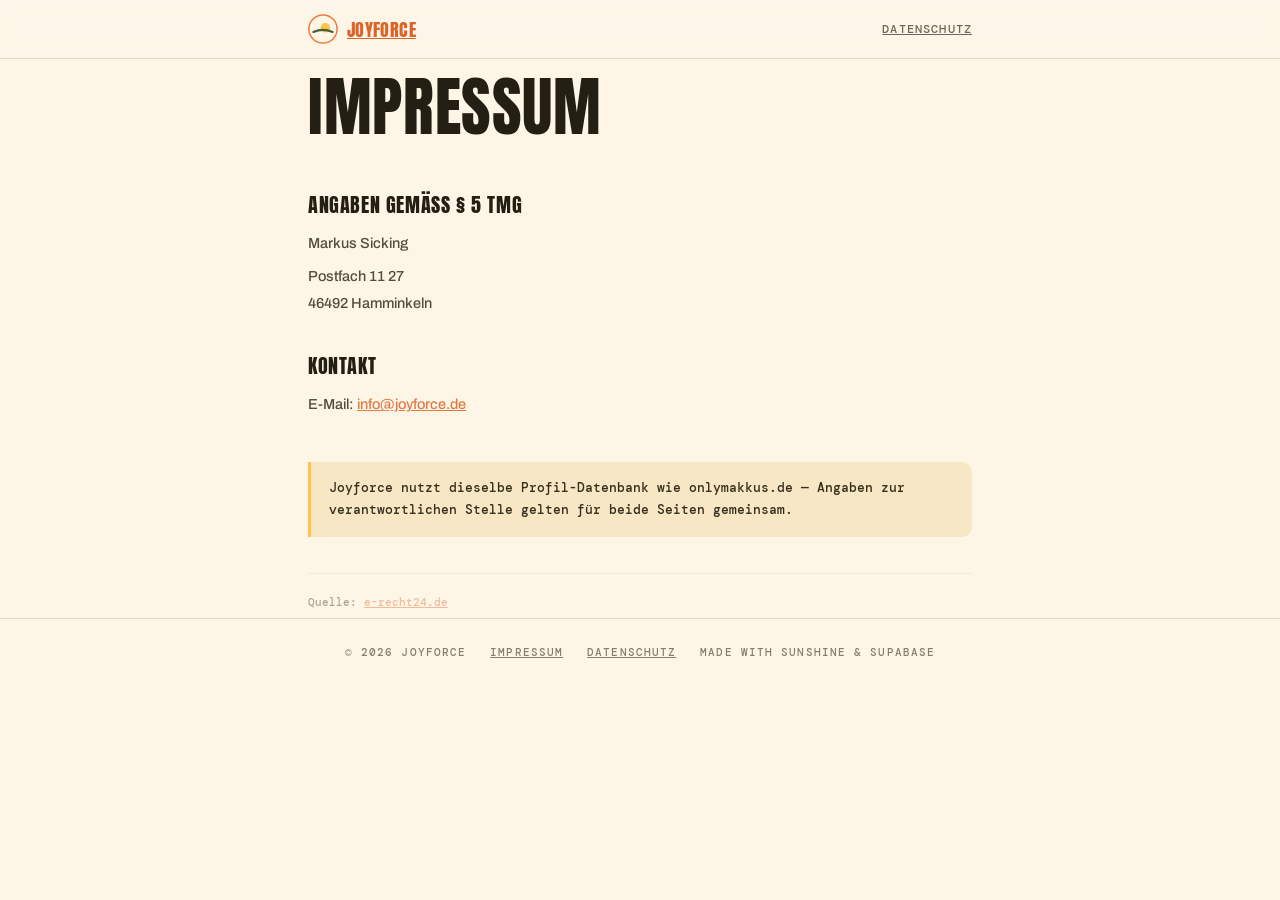
==== impressum.html @ 1e13b08e "Add files via upload" ====
<!DOCTYPE html>
<html lang="de">
<head>
<meta charset="UTF-8">
<meta name="viewport" content="width=device-width, initial-scale=1.0">
<title>Impressum — Joyforce</title>
<link rel="preconnect" href="https://fonts.googleapis.com">
<link rel="preconnect" href="https://fonts.gstatic.com" crossorigin>
<link href="https://fonts.googleapis.com/css2?family=Anton&family=Archivo:ital,wght@0,500;0,600;0,700;0,800;1,600&family=DM+Mono:ital,wght@0,400;0,500;1,400&display=swap" rel="stylesheet">
<style>
  :root{
    --cream:#FDF6E7; --sand:#F7E7C4; --ink:#362F1E; --ink-deep:#241F13;
    --olive:#6F9459; --olive-deep:#43623A; --terracotta:#F2793D; --coral-deep:#DD6428;
    --sun:#FFC24D; --sky:#5FC9DA; --line: rgba(54,47,30,.15);
    --font-display:'Anton', sans-serif; --font-body:'Archivo', sans-serif; --font-mono:'DM Mono', monospace;
  }
  *{box-sizing:border-box;}
  body{margin:0;background:var(--cream);color:var(--ink);font-family:var(--font-body);font-weight:500;-webkit-font-smoothing:antialiased;}
  a{color:var(--coral-deep);}
  .wrap{max-width:720px;margin:0 auto;padding:0 28px;}
  h1,h2{font-family:var(--font-display);font-weight:400;text-transform:uppercase;letter-spacing:.01em;margin:0;color:var(--ink-deep);}

  header{position:sticky;top:0;z-index:50;background:rgba(253,246,231,.9);backdrop-filter:blur(10px);border-bottom:1px solid var(--line);}
  nav.wrap{display:flex;align-items:center;justify-content:space-between;padding:14px 28px;}
  .brand{display:flex;align-items:center;gap:9px;}
  .brand svg{width:30px;height:30px;}
  .brand span{font-family:var(--font-display);font-size:18px;letter-spacing:.02em;color:var(--coral-deep);}
  .nav-link{font-family:var(--font-mono);font-size:11.5px;letter-spacing:.1em;text-transform:uppercase;color:var(--ink);opacity:.72;}
  .nav-link:hover{opacity:1;color:var(--coral-deep);}

  main{padding:56px 0 80px;}
  h1{font-size:clamp(42px,7vw,64px);margin-bottom:28px;}
  h2{font-size:20px;letter-spacing:.03em;margin:34px 0 10px;}
  p{font-size:14.5px;line-height:1.85;color:var(--ink);opacity:.85;margin:0 0 6px;}
  .block{margin-bottom:6px;}
  .note{margin-top:44px;padding:16px 18px;border-left:3px solid var(--sun);background:var(--sand);border-radius:0 10px 10px 0;font-family:var(--font-mono);font-size:12.5px;line-height:1.7;color:var(--ink);}
  .source{margin-top:36px;padding-top:18px;border-top:1px solid var(--line);font-family:var(--font-mono);font-size:11px;color:var(--ink);opacity:.4;}

  footer{border-top:1px solid var(--line);padding:26px 0;text-align:center;}
  footer .wrap{display:flex;justify-content:center;gap:24px;flex-wrap:wrap;font-family:var(--font-mono);font-size:11px;letter-spacing:.1em;text-transform:uppercase;color:var(--ink);opacity:.6;}
  footer a{color:inherit;}
  footer a:hover{color:var(--coral-deep);opacity:1;}
</style>
</head>
<body>

<header>
  <nav class="wrap">
    <a class="brand" href="index.html">
      <svg viewBox="0 0 100 100" fill="none">
        <circle cx="50" cy="50" r="47" fill="#FDF6E7" stroke="#F2793D" stroke-width="5"/>
        <circle cx="58" cy="46" r="16" fill="#FFC24D"/>
        <path d="M18 60 Q50 46 82 60" stroke="#43623A" stroke-width="7" fill="none" stroke-linecap="round"/>
      </svg>
      <span>JOYFORCE</span>
    </a>
    <a class="nav-link" href="datenschutz.html">Datenschutz</a>
  </nav>
</header>

<main class="wrap">
  <h1>Impressum</h1>

  <h2>Angaben gemäß § 5 TMG</h2>
  <p class="block">Markus Sicking</p>
  <p class="block">Postfach 11 27<br>46492 Hamminkeln</p>

  <h2>Kontakt</h2>
  <p class="block">E-Mail: <a href="mailto:info@joyforce.de">info@joyforce.de</a></p>

  <div class="note">Joyforce nutzt dieselbe Profil-Datenbank wie onlymakkus.de — Angaben zur verantwortlichen Stelle gelten für beide Seiten gemeinsam.</div>

  <p class="source">Quelle: <a href="https://www.e-recht24.de" target="_blank" rel="noopener">e-recht24.de</a></p>
</main>

<footer>
  <div class="wrap">
    <span>© 2026 Joyforce</span>
    <a href="impressum.html">Impressum</a>
    <a href="datenschutz.html">Datenschutz</a>
    <span>made with sunshine &amp; supabase</span>
  </div>
</footer>

</body>
</html>
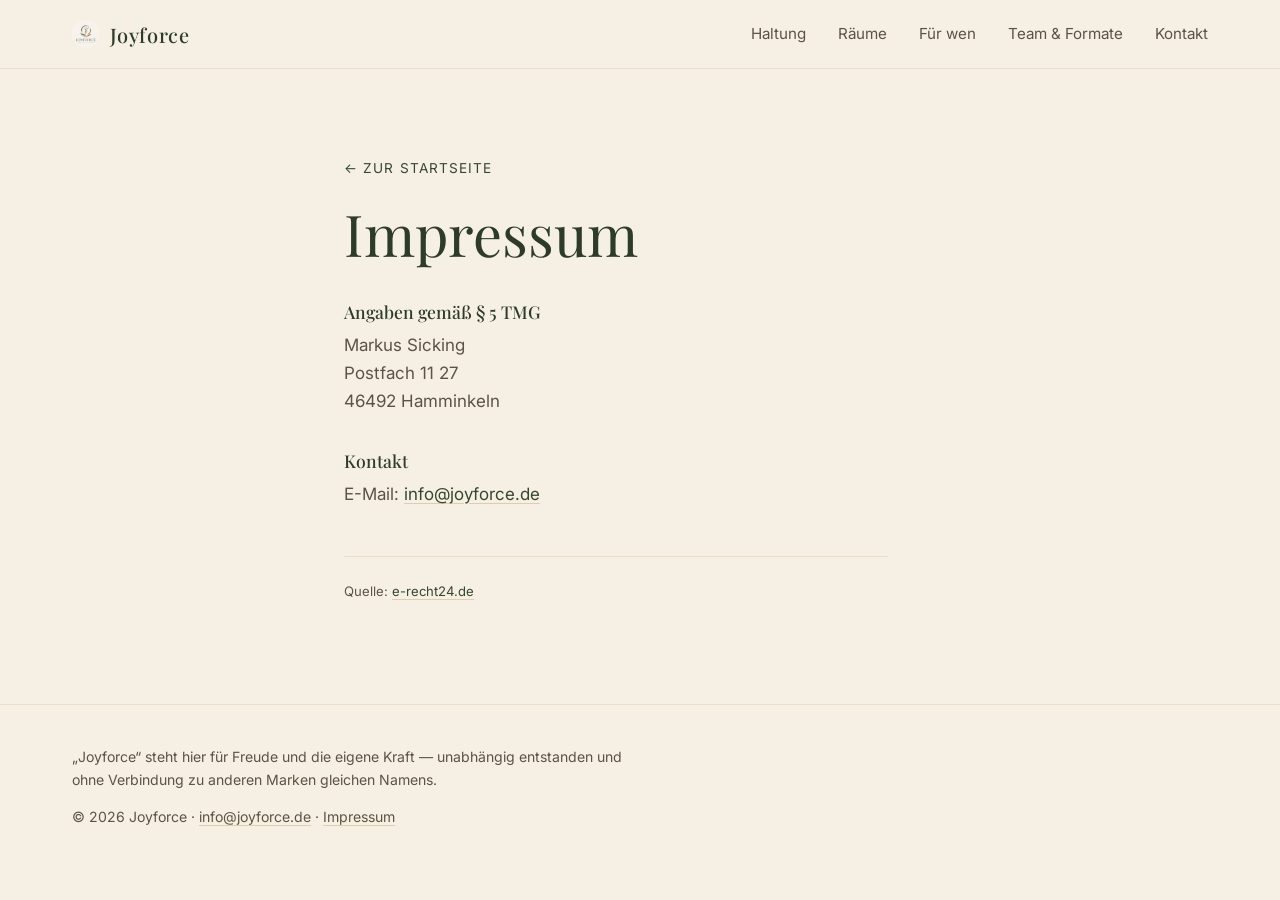
==== commit 890d537b: "Impressum-Seite ergänzen Inhalt aus onlymakkus.de übernommen (Kontakt-Mail auf joyforce.de angepasst" ====
--- a/impressum.html
+++ b/impressum.html
@@ -2,85 +2,71 @@
 <html lang="de">
 <head>
 <meta charset="UTF-8">
-<meta name="viewport" content="width=device-width, initial-scale=1.0">
+<meta name="viewport" content="width=device-width, initial-scale=1">
 <title>Impressum — Joyforce</title>
+<meta name="robots" content="noindex">
+<meta name="theme-color" content="#F5EFE3">
+<link rel="icon" href="assets/logo.png">
 <link rel="preconnect" href="https://fonts.googleapis.com">
 <link rel="preconnect" href="https://fonts.gstatic.com" crossorigin>
-<link href="https://fonts.googleapis.com/css2?family=Anton&family=Archivo:ital,wght@0,500;0,600;0,700;0,800;1,600&family=DM+Mono:ital,wght@0,400;0,500;1,400&display=swap" rel="stylesheet">
-<style>
-  :root{
-    --cream:#FDF6E7; --sand:#F7E7C4; --ink:#362F1E; --ink-deep:#241F13;
-    --olive:#6F9459; --olive-deep:#43623A; --terracotta:#F2793D; --coral-deep:#DD6428;
-    --sun:#FFC24D; --sky:#5FC9DA; --line: rgba(54,47,30,.15);
-    --font-display:'Anton', sans-serif; --font-body:'Archivo', sans-serif; --font-mono:'DM Mono', monospace;
-  }
-  *{box-sizing:border-box;}
-  body{margin:0;background:var(--cream);color:var(--ink);font-family:var(--font-body);font-weight:500;-webkit-font-smoothing:antialiased;}
-  a{color:var(--coral-deep);}
-  .wrap{max-width:720px;margin:0 auto;padding:0 28px;}
-  h1,h2{font-family:var(--font-display);font-weight:400;text-transform:uppercase;letter-spacing:.01em;margin:0;color:var(--ink-deep);}
-
-  header{position:sticky;top:0;z-index:50;background:rgba(253,246,231,.9);backdrop-filter:blur(10px);border-bottom:1px solid var(--line);}
-  nav.wrap{display:flex;align-items:center;justify-content:space-between;padding:14px 28px;}
-  .brand{display:flex;align-items:center;gap:9px;}
-  .brand svg{width:30px;height:30px;}
-  .brand span{font-family:var(--font-display);font-size:18px;letter-spacing:.02em;color:var(--coral-deep);}
-  .nav-link{font-family:var(--font-mono);font-size:11.5px;letter-spacing:.1em;text-transform:uppercase;color:var(--ink);opacity:.72;}
-  .nav-link:hover{opacity:1;color:var(--coral-deep);}
-
-  main{padding:56px 0 80px;}
-  h1{font-size:clamp(42px,7vw,64px);margin-bottom:28px;}
-  h2{font-size:20px;letter-spacing:.03em;margin:34px 0 10px;}
-  p{font-size:14.5px;line-height:1.85;color:var(--ink);opacity:.85;margin:0 0 6px;}
-  .block{margin-bottom:6px;}
-  .note{margin-top:44px;padding:16px 18px;border-left:3px solid var(--sun);background:var(--sand);border-radius:0 10px 10px 0;font-family:var(--font-mono);font-size:12.5px;line-height:1.7;color:var(--ink);}
-  .source{margin-top:36px;padding-top:18px;border-top:1px solid var(--line);font-family:var(--font-mono);font-size:11px;color:var(--ink);opacity:.4;}
-
-  footer{border-top:1px solid var(--line);padding:26px 0;text-align:center;}
-  footer .wrap{display:flex;justify-content:center;gap:24px;flex-wrap:wrap;font-family:var(--font-mono);font-size:11px;letter-spacing:.1em;text-transform:uppercase;color:var(--ink);opacity:.6;}
-  footer a{color:inherit;}
-  footer a:hover{color:var(--coral-deep);opacity:1;}
-</style>
+<link href="https://fonts.googleapis.com/css2?family=Playfair+Display:ital,wght@0,400;0,500;1,400&family=Cormorant+Garamond:ital,wght@0,400;1,400&family=Inter:wght@400;500;600&display=swap" rel="stylesheet">
+<link rel="stylesheet" href="css/style.css">
 </head>
 <body>
 
-<header>
-  <nav class="wrap">
-    <a class="brand" href="index.html">
-      <svg viewBox="0 0 100 100" fill="none">
-        <circle cx="50" cy="50" r="47" fill="#FDF6E7" stroke="#F2793D" stroke-width="5"/>
-        <circle cx="58" cy="46" r="16" fill="#FFC24D"/>
-        <path d="M18 60 Q50 46 82 60" stroke="#43623A" stroke-width="7" fill="none" stroke-linecap="round"/>
-      </svg>
-      <span>JOYFORCE</span>
+<a class="skip-link" href="#main">Zum Inhalt springen</a>
+
+<header class="site-header">
+  <div class="wrap header-row">
+    <a class="wordmark" href="index.html">
+      <img class="wordmark-logo" src="assets/logo.png" alt="" width="40" height="40">
+      <span>Joyforce</span>
     </a>
-    <a class="nav-link" href="datenschutz.html">Datenschutz</a>
-  </nav>
+    <button class="nav-toggle" id="navToggle" aria-expanded="false" aria-controls="primaryNav">
+      <span class="nav-toggle-label">Menü</span>
+      <span class="nav-toggle-icon" aria-hidden="true"></span>
+    </button>
+    <nav class="primary-nav" id="primaryNav" aria-label="Hauptnavigation">
+      <a href="index.html#haltung">Haltung</a>
+      <a href="index.html#raeume">Räume</a>
+      <a href="index.html#fuer-wen">Für wen</a>
+      <a href="index.html#team">Team &amp; Formate</a>
+      <a href="index.html#kontakt">Kontakt</a>
+    </nav>
+  </div>
 </header>
 
-<main class="wrap">
-  <h1>Impressum</h1>
+<main id="main">
+  <section class="section legal">
+    <div class="wrap wrap--narrow">
+      <p class="eyebrow"><a class="back-link" href="index.html">← Zur Startseite</a></p>
+      <h1>Impressum</h1>
 
-  <h2>Angaben gemäß § 5 TMG</h2>
-  <p class="block">Markus Sicking</p>
-  <p class="block">Postfach 11 27<br>46492 Hamminkeln</p>
+      <h2>Angaben gemäß § 5 TMG</h2>
+      <p>
+        Markus Sicking<br>
+        Postfach 11 27<br>
+        46492 Hamminkeln
+      </p>
 
-  <h2>Kontakt</h2>
-  <p class="block">E-Mail: <a href="mailto:info@joyforce.de">info@joyforce.de</a></p>
+      <h2>Kontakt</h2>
+      <p>E-Mail: <a href="mailto:info@joyforce.de">info@joyforce.de</a></p>
 
-  <div class="note">Joyforce nutzt dieselbe Profil-Datenbank wie onlymakkus.de — Angaben zur verantwortlichen Stelle gelten für beide Seiten gemeinsam.</div>
-
-  <p class="source">Quelle: <a href="https://www.e-recht24.de" target="_blank" rel="noopener">e-recht24.de</a></p>
+      <p class="legal-source">Quelle: <a href="https://www.e-recht24.de" target="_blank" rel="noopener">e-recht24.de</a></p>
+    </div>
+  </section>
 </main>
 
-<footer>
-  <div class="wrap">
-    <span>© 2026 Joyforce</span>
-    <a href="impressum.html">Impressum</a>
-    <a href="datenschutz.html">Datenschutz</a>
-    <span>made with sunshine &amp; supabase</span>
+<footer class="site-footer">
+  <div class="wrap footer-row">
+    <p>
+      „Joyforce“ steht hier für Freude und die eigene Kraft — unabhängig
+      entstanden und ohne Verbindung zu anderen Marken gleichen Namens.
+    </p>
+    <p class="footer-meta">© <span id="year">2026</span> Joyforce · <a href="mailto:info@joyforce.de">info@joyforce.de</a> · <a href="impressum.html">Impressum</a></p>
   </div>
 </footer>
 
+<script src="js/main.js"></script>
 </body>
 </html>
--- a/css/style.css
+++ b/css/style.css
@@ -0,0 +1,559 @@
+/* ------------------------------------------------------------------
+   Joyforce — Grundhaltung in CSS: ruhig, unaufdringlich, kein Vergleich.
+   Naturmaterialien als Farbwerte statt Fotos. Kein SaaS-Karten-Raster,
+   keine Rankings, keine Dringlichkeit.
+------------------------------------------------------------------- */
+
+:root {
+  color-scheme: light;
+
+  /* Oberflächen — warmes Creme, an Logo & Banner angelehnt */
+  --paper:      #F6F0E4;
+  --paper-2:    #EFE6D3;
+  --stone:      #E8DCC5;
+  --stone-2:    #E0D2B8;
+  --linen:      #F1E9D9;
+
+  /* Text */
+  --ink:        #2E3B28;
+  --ink-soft:   #5C5345;
+  --ink-faint:  #8680754D;
+
+  /* Linien */
+  --line:       #DCCFAF;
+  --line-soft:  #DCCFAF80;
+
+  /* Akzente — aus dem Logo: Moos, Terrakotta, Gold, Taupe */
+  --moss:       #4B5D42;
+  --moss-deep:  #37472E;
+  --moss-tint:  #4B5D4214;
+  --terracotta: #B5623B;
+  --terracotta-tint: #B5623B14;
+  --gold:       #CE9F49;
+  --gold-tint:  #CE9F4918;
+  --taupe:      #A08F76;
+
+  --radius: 2px;
+  --ease-out: cubic-bezier(0.23, 1, 0.32, 1);
+  --content-max: 76rem;
+}
+
+* { box-sizing: border-box; }
+
+html {
+  scroll-behavior: smooth;
+}
+
+@media (prefers-reduced-motion: reduce) {
+  html { scroll-behavior: auto; }
+}
+
+body {
+  margin: 0;
+  background: var(--paper);
+  color: var(--ink);
+  font-family: "Inter", -apple-system, BlinkMacSystemFont, "Segoe UI", sans-serif;
+  font-size: 1.0625rem;
+  line-height: 1.65;
+  -webkit-font-smoothing: antialiased;
+  text-rendering: optimizeLegibility;
+}
+
+h1, h2, h3 {
+  font-family: "Playfair Display", Georgia, "Times New Roman", serif;
+  font-weight: 500;
+  color: var(--ink);
+  line-height: 1.15;
+  margin: 0 0 0.5em;
+}
+
+h1 { font-size: clamp(2.2rem, 5vw + 1rem, 3.6rem); font-weight: 400; }
+h2 { font-size: clamp(1.7rem, 2.6vw + 1rem, 2.4rem); }
+h3 { font-size: 1.2rem; font-weight: 500; }
+
+p { margin: 0 0 1em; color: var(--ink-soft); }
+
+a {
+  color: var(--moss-deep);
+  text-decoration-color: var(--line);
+  text-underline-offset: 0.2em;
+}
+
+a:hover { text-decoration-color: currentColor; }
+
+a:focus-visible,
+button:focus-visible {
+  outline: 2px solid var(--moss-deep);
+  outline-offset: 3px;
+}
+
+.skip-link {
+  position: absolute;
+  left: 1rem;
+  top: -3rem;
+  background: var(--ink);
+  color: var(--paper);
+  padding: 0.6em 1em;
+  border-radius: var(--radius);
+  transition: top 160ms var(--ease-out);
+  z-index: 100;
+}
+.skip-link:focus { top: 1rem; }
+
+.wrap {
+  max-width: var(--content-max);
+  margin-inline: auto;
+  padding-inline: 1.5rem;
+}
+.wrap--narrow { max-width: 42rem; }
+
+@media (min-width: 640px) {
+  .wrap { padding-inline: 2.5rem; }
+}
+
+/* ---------------- Header ---------------- */
+
+.site-header {
+  position: sticky;
+  top: 0;
+  z-index: 20;
+  background: color-mix(in srgb, var(--paper) 92%, transparent);
+  backdrop-filter: blur(6px);
+  border-bottom: 1px solid var(--line-soft);
+}
+
+.header-row {
+  display: flex;
+  align-items: center;
+  justify-content: space-between;
+  padding-block: 1.1rem;
+}
+
+.wordmark {
+  display: inline-flex;
+  align-items: center;
+  gap: 0.6rem;
+  font-family: "Playfair Display", serif;
+  font-size: 1.25rem;
+  font-weight: 500;
+  color: var(--ink);
+  text-decoration: none;
+  letter-spacing: 0.03em;
+}
+
+.wordmark-logo {
+  width: 28px;
+  height: 28px;
+  object-fit: contain;
+  border-radius: 50%;
+}
+
+.nav-toggle {
+  display: inline-flex;
+  align-items: center;
+  gap: 0.6em;
+  background: none;
+  border: 1px solid var(--line);
+  border-radius: var(--radius);
+  padding: 0.5em 0.9em;
+  color: var(--ink);
+  font: inherit;
+  font-size: 0.9rem;
+  cursor: pointer;
+}
+
+.nav-toggle-icon {
+  width: 16px;
+  height: 11px;
+  position: relative;
+  display: inline-block;
+}
+.nav-toggle-icon::before,
+.nav-toggle-icon::after {
+  content: "";
+  position: absolute;
+  left: 0;
+  right: 0;
+  height: 1px;
+  background: currentColor;
+  transition: transform 200ms var(--ease-out), opacity 200ms var(--ease-out);
+}
+.nav-toggle-icon::before { top: 0; }
+.nav-toggle-icon::after { bottom: 0; }
+.nav-toggle-icon { border-top: none; }
+.nav-toggle-icon::before, .nav-toggle-icon::after {}
+.nav-toggle[aria-expanded="true"] .nav-toggle-icon::before {
+  transform: translateY(5px) rotate(45deg);
+}
+.nav-toggle[aria-expanded="true"] .nav-toggle-icon::after {
+  transform: translateY(-5px) rotate(-45deg);
+}
+
+.primary-nav {
+  display: none;
+  flex-direction: column;
+  gap: 0.25rem;
+  position: absolute;
+  left: 0;
+  right: 0;
+  top: 100%;
+  background: var(--paper);
+  border-bottom: 1px solid var(--line-soft);
+  padding: 0.5rem 1.5rem 1.25rem;
+}
+.primary-nav.is-open { display: flex; }
+
+.primary-nav a {
+  text-decoration: none;
+  color: var(--ink-soft);
+  padding: 0.65em 0;
+  border-bottom: 1px solid var(--line-soft);
+  font-size: 0.98rem;
+}
+.primary-nav a:last-child { border-bottom: none; }
+.primary-nav a:hover,
+.primary-nav a:focus-visible { color: var(--moss-deep); }
+
+@media (min-width: 800px) {
+  .nav-toggle { display: none; }
+  .primary-nav {
+    display: flex;
+    flex-direction: row;
+    position: static;
+    background: none;
+    border: none;
+    padding: 0;
+    gap: 2rem;
+  }
+  .primary-nav a {
+    border-bottom: none;
+    padding: 0;
+    font-size: 0.95rem;
+  }
+  .primary-nav a::after {
+    content: "";
+    display: block;
+    height: 1px;
+    width: 0;
+    background: var(--moss-deep);
+    transition: width 200ms var(--ease-out);
+  }
+  .primary-nav a:hover::after,
+  .primary-nav a:focus-visible::after { width: 100%; }
+}
+
+/* ---------------- Hero ---------------- */
+
+.hero {
+  position: relative;
+  border-bottom: 1px solid var(--line-soft);
+}
+
+.hero-banner {
+  display: block;
+  width: 100%;
+  height: auto;
+  max-height: 70vh;
+  object-fit: cover;
+  object-position: center 30%;
+}
+
+.hero-below {
+  padding-block: clamp(3rem, 7vw, 5.5rem) clamp(3rem, 6vw, 5rem);
+  max-width: 42rem;
+}
+
+.eyebrow {
+  font-size: 0.85rem;
+  letter-spacing: 0.08em;
+  text-transform: uppercase;
+  color: var(--terracotta);
+  margin-bottom: 1.25rem;
+}
+
+.hero h1 { margin-bottom: 0.7em; }
+
+.hero-lead--below {
+  font-size: 1.15rem;
+  color: var(--ink-soft);
+  max-width: 34rem;
+}
+
+.hero-note {
+  font-style: italic;
+  font-family: "Cormorant Garamond", serif;
+  color: var(--ink-soft);
+  font-size: 1.15rem;
+  max-width: 32rem;
+}
+
+.quiet-link {
+  display: inline-block;
+  margin-top: 1rem;
+  text-decoration: none;
+  color: var(--moss-deep);
+  border-bottom: 1px solid var(--line);
+  padding-bottom: 0.15em;
+  transition: border-color 160ms var(--ease-out);
+}
+.quiet-link:hover { border-color: currentColor; }
+.quiet-link span { display: inline-block; transition: transform 200ms var(--ease-out); }
+.quiet-link:hover span { transform: translateY(2px); }
+
+/* ---------------- Sections ---------------- */
+
+.section {
+  padding-block: clamp(3.5rem, 7vw, 6rem);
+  border-bottom: 1px solid var(--line-soft);
+}
+.section-alt { background: var(--paper-2); }
+
+.section h2 { max-width: 30rem; }
+
+.section-lead {
+  max-width: 38rem;
+  font-size: 1.05rem;
+  margin-bottom: 2.75rem;
+}
+
+/* ---------------- Grundsätze ---------------- */
+
+.principles {
+  display: grid;
+  grid-template-columns: 1fr;
+  gap: 1px;
+  background: var(--line-soft);
+  border: 1px solid var(--line-soft);
+}
+
+@media (min-width: 700px) {
+  .principles { grid-template-columns: repeat(2, 1fr); }
+}
+@media (min-width: 1100px) {
+  .principles { grid-template-columns: repeat(4, 1fr); }
+}
+
+.principle {
+  background: var(--paper);
+  padding: 1.75rem 1.6rem;
+}
+
+.principle h3::before {
+  content: "";
+  display: block;
+  width: 1.6rem;
+  height: 2px;
+  background: var(--moss-deep);
+  margin-bottom: 0.9rem;
+}
+.principle:nth-child(2) h3::before { background: var(--terracotta); }
+.principle:nth-child(3) h3::before { background: var(--gold); }
+.principle:nth-child(4) h3::before { background: var(--taupe); }
+
+.principle p { margin-bottom: 0; font-size: 0.98rem; }
+
+/* ---------------- Räume: freies Raster, keine Reihenfolge ---------------- */
+
+.rooms {
+  display: grid;
+  grid-template-columns: 1fr;
+  gap: 1px;
+  background: var(--line-soft);
+  border: 1px solid var(--line-soft);
+  margin-bottom: 3rem;
+}
+
+@media (min-width: 640px) {
+  .rooms { grid-template-columns: repeat(2, 1fr); }
+}
+
+@media (min-width: 1024px) {
+  .rooms {
+    grid-template-columns: repeat(6, 1fr);
+    grid-auto-flow: dense;
+  }
+  .room--a { grid-column: span 2; }
+  .room--b { grid-column: span 3; }
+  .room--c { grid-column: span 3; }
+  .room--d { grid-column: span 2; }
+  .room--e { grid-column: span 2; }
+  .room--f { grid-column: span 3; }
+  .room--g { grid-column: span 4; }
+}
+
+.room {
+  background: var(--paper);
+  padding: 2rem 1.75rem;
+  display: flex;
+  flex-direction: column;
+}
+
+.room:nth-child(4n+2) { background: var(--stone); }
+.room:nth-child(4n+3) { background: var(--linen); }
+.room:nth-child(4n)   { background: var(--paper-2); }
+
+.room-icon {
+  display: block;
+  width: 32px;
+  height: 32px;
+  margin-bottom: 1.1rem;
+  color: var(--moss-deep);
+}
+.room-icon svg {
+  width: 100%;
+  height: 100%;
+  fill: none;
+  stroke: currentColor;
+  stroke-width: 1.4;
+  stroke-linecap: round;
+  stroke-linejoin: round;
+}
+
+.room h3 { margin-bottom: 0.5em; }
+.room p { font-size: 0.96rem; margin-bottom: 0; }
+
+/* ---------------- Materialien ---------------- */
+
+.materials h3 { margin-bottom: 1.25rem; }
+
+.materials-list {
+  list-style: none;
+  margin: 0;
+  padding: 0;
+  display: grid;
+  grid-template-columns: 1fr;
+  gap: 0.9rem 2rem;
+  max-width: 44rem;
+}
+
+@media (min-width: 640px) {
+  .materials-list { grid-template-columns: repeat(2, 1fr); }
+}
+
+.materials-list li {
+  display: flex;
+  align-items: center;
+  gap: 0.85rem;
+  color: var(--ink-soft);
+  font-size: 0.98rem;
+}
+
+.swatch {
+  width: 1.4rem;
+  height: 1.4rem;
+  border-radius: 50%;
+  flex-shrink: 0;
+  border: 1px solid var(--line);
+}
+.swatch--holz   { background: linear-gradient(135deg, #B99A6E, #8C6E45); }
+.swatch--licht  { background: radial-gradient(circle at 35% 30%, #F4E2AE, #C9A75B); }
+.swatch--stille { background: linear-gradient(135deg, #ACA492, #7E7869); }
+.swatch--spiegel{ background: linear-gradient(135deg, #E7EEEA, #B9C4BE); }
+.swatch--zeit   { background: transparent; }
+.swatch--duft   { background: radial-gradient(circle at 40% 35%, #C4D0B4, #7C8F6C); }
+
+/* ---------------- Für wen / Callout ---------------- */
+
+.callout {
+  border-left: 2px solid var(--moss-deep);
+  background: var(--moss-tint);
+  padding: 1.5rem 1.75rem;
+  margin-top: 1rem;
+}
+.callout p { color: var(--ink); margin-bottom: 0; }
+
+/* ---------------- Formate & Team ---------------- */
+
+.formats {
+  display: grid;
+  grid-template-columns: 1fr;
+  gap: 1px;
+  background: var(--line-soft);
+  border: 1px solid var(--line-soft);
+  margin-bottom: 3rem;
+}
+@media (min-width: 700px) {
+  .formats { grid-template-columns: repeat(3, 1fr); }
+}
+.format {
+  background: var(--paper-2);
+  padding: 1.75rem 1.6rem;
+}
+.format p { font-size: 0.96rem; margin-bottom: 0; }
+
+.team-block {
+  max-width: 42rem;
+}
+.team-block p { font-size: 1.02rem; }
+
+/* ---------------- Kontakt ---------------- */
+
+.contact-link {
+  display: inline-block;
+  font-family: "Cormorant Garamond", serif;
+  font-size: 1.5rem;
+  font-style: italic;
+  color: var(--terracotta);
+  text-decoration: none;
+  border-bottom: 1px solid var(--line);
+  padding-bottom: 0.2rem;
+  transition: border-color 160ms var(--ease-out);
+}
+.contact-link:hover { border-color: currentColor; }
+
+/* ---------------- Rechtliche Seiten ---------------- */
+
+.legal { padding-block: clamp(3rem, 7vw, 5.5rem); }
+.legal h1 { margin-bottom: 1.5rem; }
+.legal h2 {
+  font-size: 1.1rem;
+  margin-top: 2.25rem;
+}
+.legal p { max-width: 34rem; }
+
+.back-link {
+  text-decoration: none;
+  border-bottom: 1px solid transparent;
+  transition: border-color 160ms var(--ease-out);
+}
+.back-link:hover { border-color: currentColor; }
+
+.legal-source {
+  margin-top: 3rem;
+  padding-top: 1.5rem;
+  border-top: 1px solid var(--line-soft);
+  font-size: 0.82rem;
+  color: var(--ink-soft);
+}
+
+/* ---------------- Footer ---------------- */
+
+.site-footer {
+  padding-block: 2.5rem;
+}
+.footer-row p {
+  font-size: 0.88rem;
+  color: var(--ink-soft);
+  max-width: 36rem;
+}
+.footer-meta a { color: inherit; }
+
+/* ---------------- Scroll reveal (dezent) ---------------- */
+
+[data-reveal] {
+  opacity: 0;
+  transform: translateY(10px);
+  transition: opacity 500ms var(--ease-out), transform 500ms var(--ease-out);
+}
+[data-reveal].is-visible {
+  opacity: 1;
+  transform: translateY(0);
+}
+
+@media (prefers-reduced-motion: reduce) {
+  [data-reveal] {
+    opacity: 1;
+    transform: none;
+    transition: none;
+  }
+}
